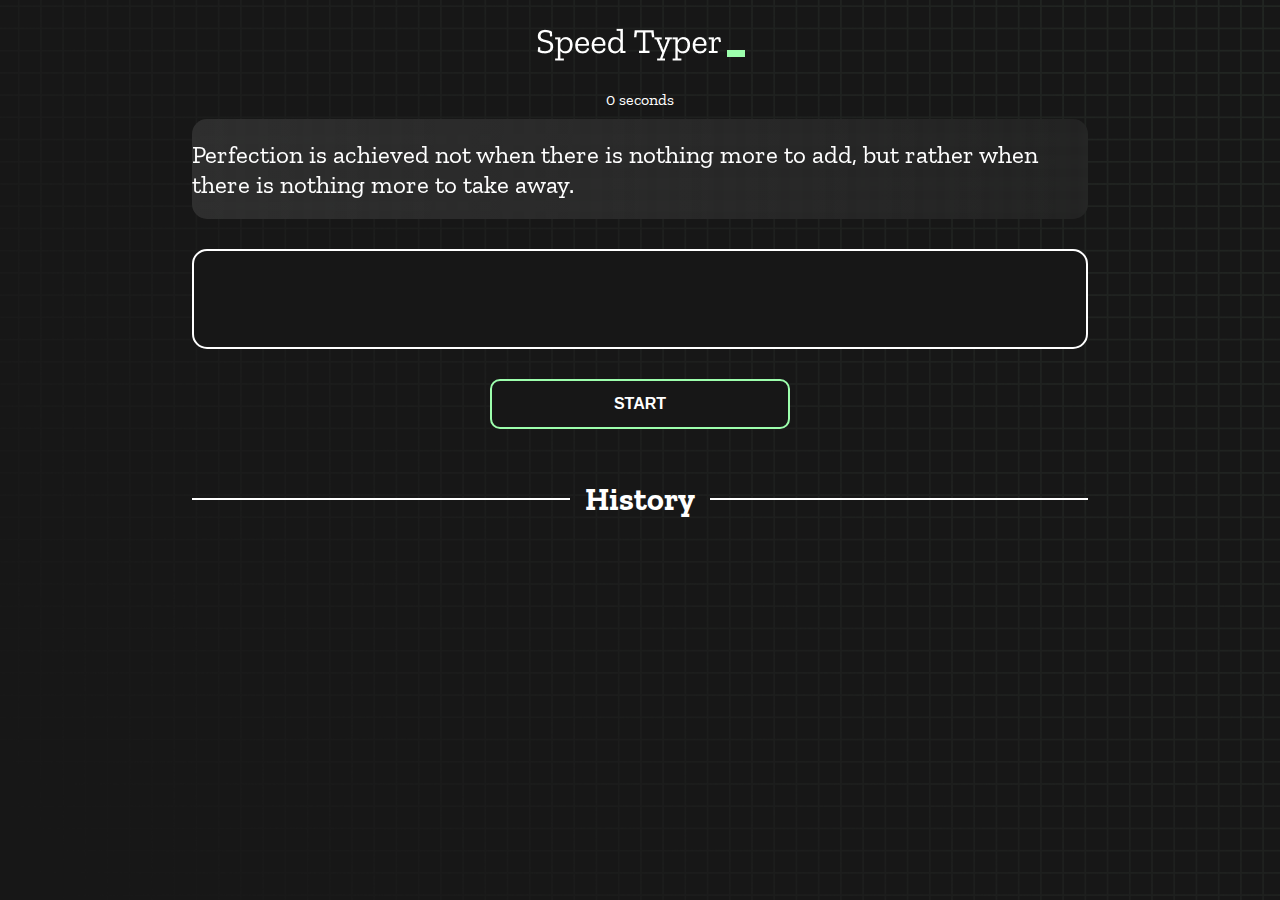
==== index.html @ 05b06bd8 "Initial commit" ====
<!DOCTYPE html>
<html lang="en">
  <head>
    <meta charset="UTF-8" />
    <meta http-equiv="X-UA-Compatible" content="IE=edge" />
    <meta name="viewport" content="width=device-width, initial-scale=1.0" />
    <title>Speed Monster</title>
    <link rel="stylesheet" href="styles.css" />
    <link rel="preconnect" href="https://fonts.googleapis.com" />
    <link rel="preconnect" href="https://fonts.gstatic.com" crossorigin />
    <link
      href="https://fonts.googleapis.com/css2?family=Zilla+Slab:wght@300;400;500&display=swap"
      rel="stylesheet"
    />
  </head>
  <body>
    <h1 class="title"><img src="./logo.png" /></h1>
    <div id="show-time">0 seconds</div>

    <div class="box-container">
      <div id="question"></div>

      <div id="display" class="inactive"></div>

      <div class="buttons">
        <button id="starts">START</button>
      </div>

      <div class="divider-container">
        <div class="line"></div>
        <h1 class="title2">History</h1>
        <div class="line"></div>
      </div>
      <div id="histories"></div>
    </div>

    <div id="countdown"></div>
    <div id="modal-background" class="hidden"></div>
    <div id="result" class="hidden"></div>

    <script src="./history.js"></script>
    <script src="./script.js"></script>
  </body>
</html>
---- styles.css ----
* {
  padding: 0;
  margin: 0;
  box-sizing: border-box;
}

body {
  background-image: url("./bg.png");
  background-size: cover;
  background-position: left top;
  font-family: "Zilla Slab", serif;
}

.box-container {
  width: 70%;
  margin: 0 auto;
}

#question {
  height: 100px;
  display: flex;
  align-items: center;
  justify-content: center;
  color: white;
  font-size: 25px;
  border-radius: 15px;
  background: rgb(255, 255, 255);
  background: linear-gradient(
    92.49deg,
    rgba(255, 255, 255, 0.1) 0.18%,
    rgba(255, 255, 255, 0.05) 99.85%
  );
  backdrop-filter: blur(5px);
  margin-bottom: 30px;
}

#display {
  height: 100px;
  display: flex;
  flex-wrap: wrap;
  align-items: center;
  padding-left: 5rem;
  color: white;
  font-size: 32px;
  background-color: #171717;
  border: 2px solid #9dffad;
  border-radius: 15px;
}

#countdown {
  position: fixed;
  height: 100vh;
  width: 100vw;
  background-color: rgba(0, 0, 0, 0.8);
  top: 0;
  left: 0;
  display: flex;
  align-items: center;
  justify-content: center;
  font-size: 3rem;
  color: white;
  display: none;
}
#result {
  position: fixed;
  top: 10%; 
  left: 10%;
  transform: translate(-50%, -50%);
  height: 250px;
  width: 400px;
  background-color: #171717;
  border-radius: 15px;
  border: 2px solid #9dffad;
  color: white;
  text-align: center;
  padding: 2rem;
}
#show-time{
  text-align: center;
  color: white;
  margin: 10px 0;
}

.green {
  color: #9dffad;
}
.red {
  color: #eb6565;
}
.bold {
  font-weight: 700;
}
.inactive {
  border: 2px solid white !important;
}
.hidden {
  display: none;
}
.title {
  text-align: center;
  color: white;
  margin: 20px 0;
}

.divider-container {
  height: 80px;
  display: flex;
  justify-content: center;
  align-items: center;
  gap: 15px;
  margin: 0 auto;
}

.line {
  height: 2px;
  background: white;
  width: 100%;
}

.title2 {
  color: white;
  display: block;
}

.buttons {
  display: flex;
  justify-content: center;
  margin: 30px 0;
}
button {
  padding: 10px 20px;
  border: none;
  font-size: 16px;
  font-weight: bold;
  width: 300px;
  height: 50px;
  color: white;
  background-color: #171717;
  border-radius: 10px;
  border: 2px solid #9dffad;
  cursor: pointer;
}

#histories {
  display: flex;
  flex-wrap: wrap;
  justify-content: space-around;
}

.card {
  width: 100%;
  height: 100%;
  padding: 50px;
  display: flex;
  justify-content: space-between;
  align-items: center;
  padding: 20px 30px;
  color: white;
  border-radius: 15px;
  background: rgb(255, 255, 255);
  background: linear-gradient(
    92.49deg,
    rgba(255, 255, 255, 0.1) 0.18%,
    rgba(255, 255, 255, 0.05) 99.85%
  );
  backdrop-filter: blur(5px);
  margin-bottom: 30px;
}

#modal-background {
  background: rgb(255, 255, 255);
  background: linear-gradient(
    92.49deg,
    rgba(255, 255, 255, 0.1) 0.18%,
    rgba(255, 255, 255, 0.05) 99.85%
  );
  backdrop-filter: blur(5px);
  height: 100vh;
  width: 100%;
  position: fixed;
  top: 0;
}

@media only screen and (max-width: 700px) {
  .box-container {
    padding: 0 20px;
    width: 100%;
  }
  .card {
    flex-direction: column;
  }
}
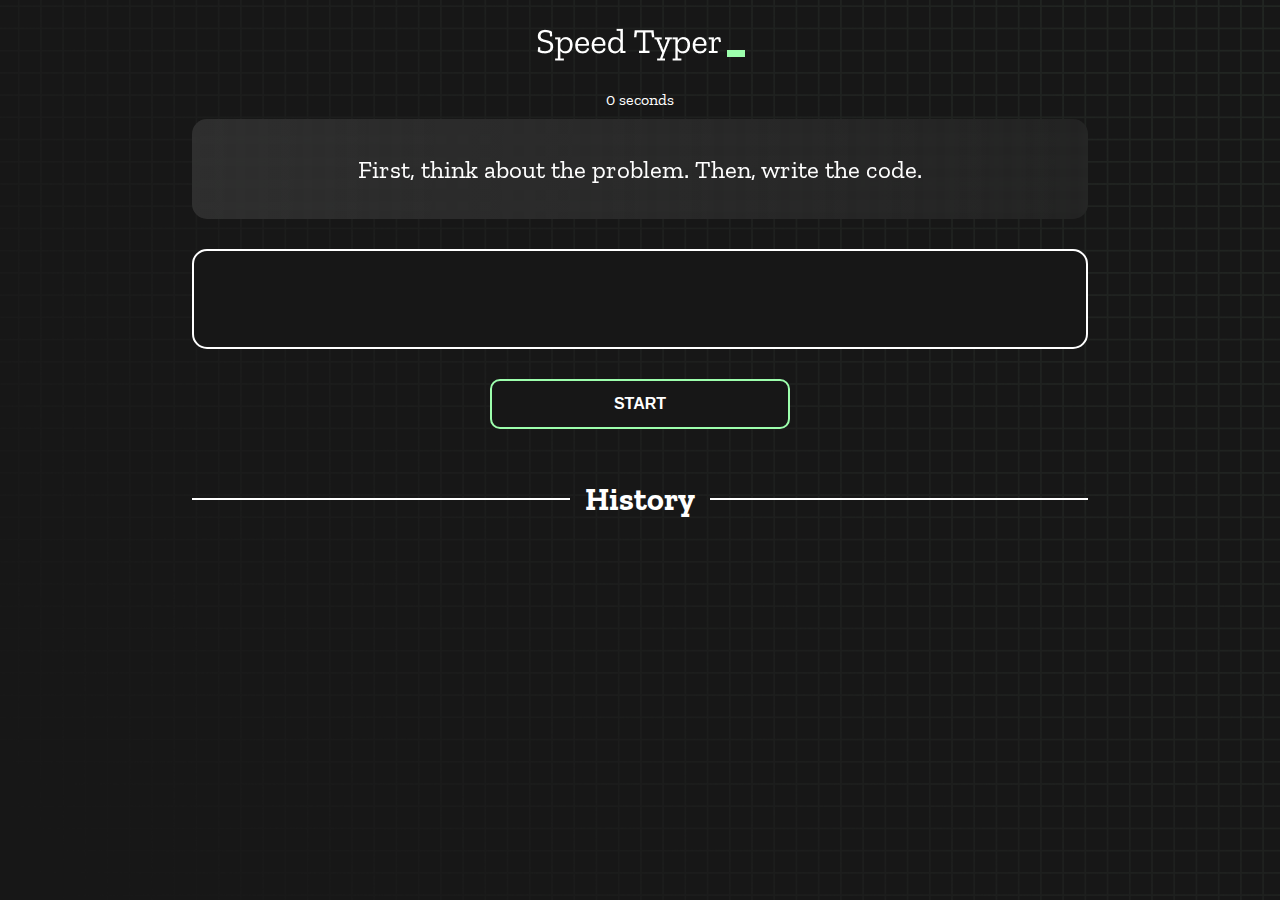
==== commit 335342c9: "title updated" ====
--- a/index.html
+++ b/index.html
@@ -4,7 +4,7 @@
     <meta charset="UTF-8" />
     <meta http-equiv="X-UA-Compatible" content="IE=edge" />
     <meta name="viewport" content="width=device-width, initial-scale=1.0" />
-    <title>Speed Monster</title>
+    <title>Type-Speed Monster</title>
     <link rel="stylesheet" href="styles.css" />
     <link rel="preconnect" href="https://fonts.googleapis.com" />
     <link rel="preconnect" href="https://fonts.gstatic.com" crossorigin />
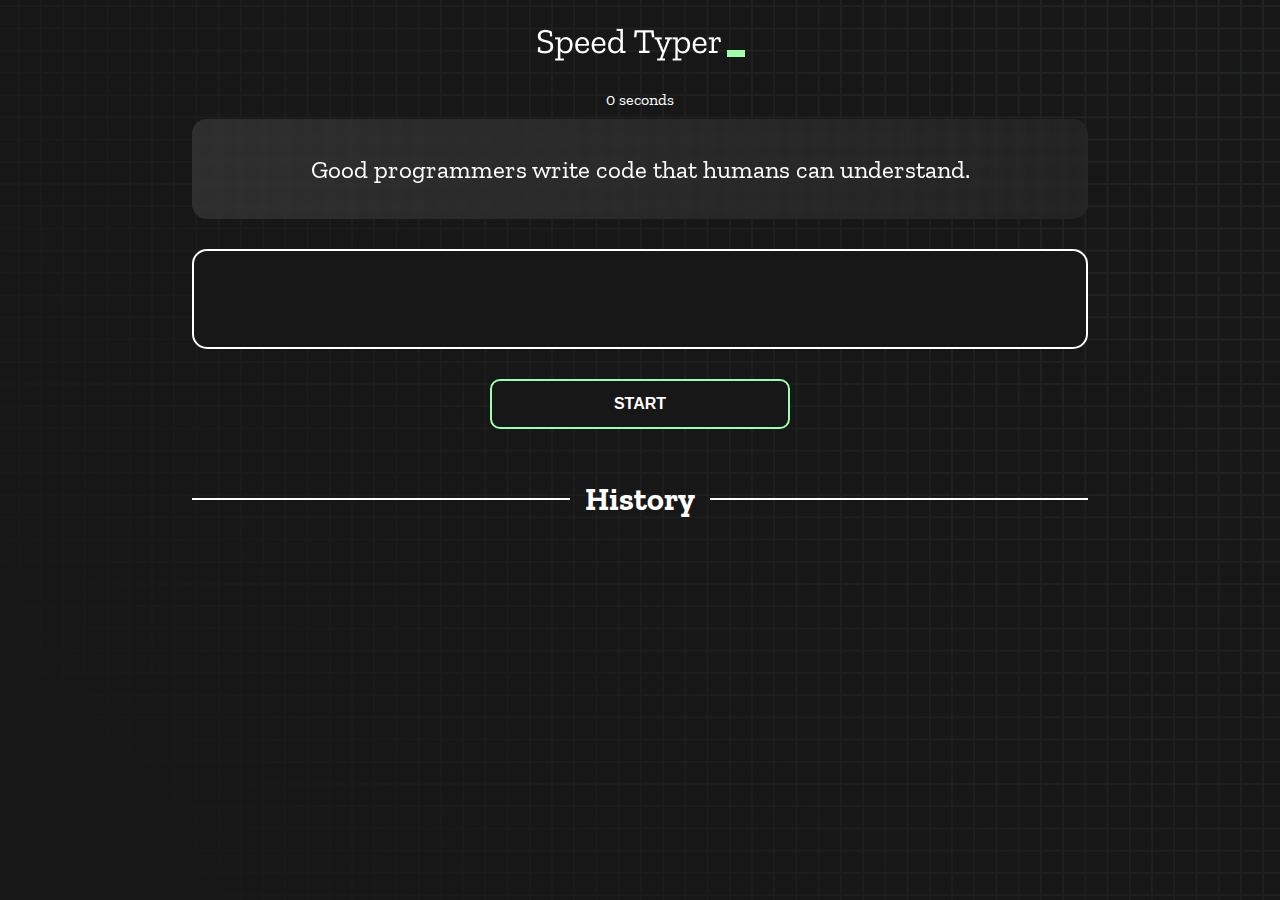
==== commit 6a55d654: "countdown done" ====
--- a/index.html
+++ b/index.html
@@ -20,7 +20,8 @@
     <div class="box-container">
       <div id="question"></div>
 
-      <div id="display" class="inactive"></div>
+      <div id="display" class="inactive">
+      </div>
 
       <div class="buttons">
         <button id="starts">START</button>
--- a/styles.css
+++ b/styles.css
@@ -179,6 +179,7 @@
   width: 100%;
   position: fixed;
   top: 0;
+  text-align: center;
 }
 
 @media only screen and (max-width: 700px) {
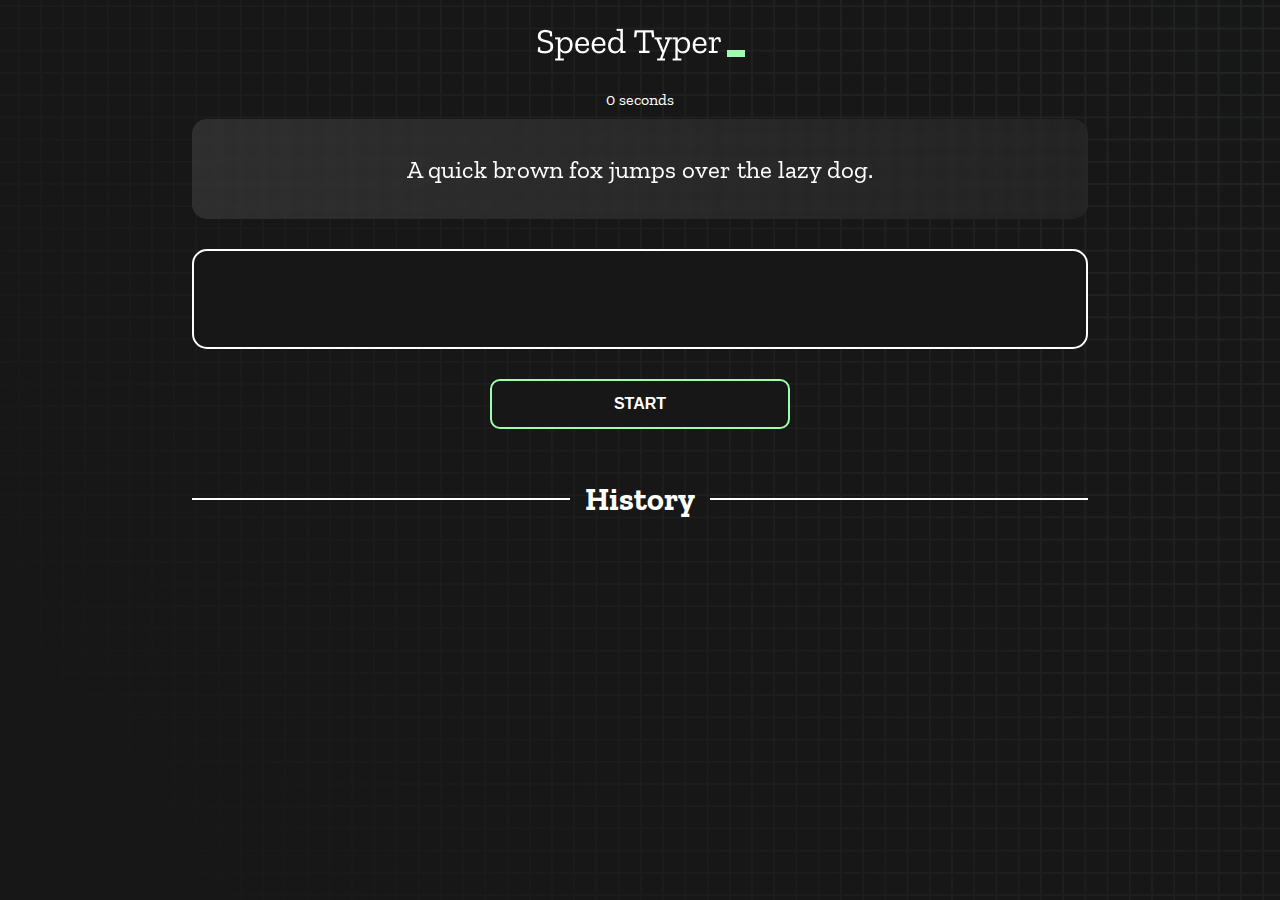
==== commit dc2f3071: "responsive design" ====
--- a/index.html
+++ b/index.html
@@ -4,7 +4,9 @@
     <meta charset="UTF-8" />
     <meta http-equiv="X-UA-Compatible" content="IE=edge" />
     <meta name="viewport" content="width=device-width, initial-scale=1.0" />
-    <title>Type-Speed Monster</title>
+    <!-- website title  -->
+    <title>Typing-Speed Monster</title>
+    <!-- vanila css link  -->
     <link rel="stylesheet" href="styles.css" />
     <link rel="preconnect" href="https://fonts.googleapis.com" />
     <link rel="preconnect" href="https://fonts.gstatic.com" crossorigin />
@@ -14,15 +16,18 @@
     />
   </head>
   <body>
+    <!-- titile pic section  -->
     <h1 class="title"><img src="./logo.png" /></h1>
+    <!-- timer count section  -->
     <div id="show-time">0 seconds</div>
 
+    <!-- question section all main body -->
     <div class="box-container">
       <div id="question"></div>
 
       <div id="display" class="inactive">
       </div>
-
+      <!-- start button  -->
       <div class="buttons">
         <button id="starts">START</button>
       </div>
@@ -32,6 +37,7 @@
         <h1 class="title2">History</h1>
         <div class="line"></div>
       </div>
+      <!-- typing history  -->
       <div id="histories"></div>
     </div>
 
--- a/styles.css
+++ b/styles.css
@@ -63,8 +63,8 @@
 }
 #result {
   position: fixed;
-  top: 10%; 
-  left: 10%;
+  top: 20%; 
+  left: 50%;
   transform: translate(-50%, -50%);
   height: 250px;
   width: 400px;
@@ -74,6 +74,7 @@
   color: white;
   text-align: center;
   padding: 2rem;
+  margin: auto;
 }
 #show-time{
   text-align: center;
@@ -179,9 +180,9 @@
   width: 100%;
   position: fixed;
   top: 0;
-  text-align: center;
-}
-
+  /* text-align: center; */
+}
+/* responsive desingn for mobile */
 @media only screen and (max-width: 700px) {
   .box-container {
     padding: 0 20px;
@@ -191,3 +192,31 @@
     flex-direction: column;
   }
 }
+/* responsive design for large device */
+@media only screen and (min-width:900px) and (max-width: 1200px) {
+  #histories {
+    display: grid;
+    grid-template-columns: repeat(3,1fr);
+    gap: 20px;
+  }
+  .card {
+    width: 100%;
+    height: 100%;
+    padding: 50px;
+    display: block;
+    padding: 20px 30px;
+    color: white;
+    border-radius: 15px;
+    background: rgb(255, 255, 255);
+    background: linear-gradient(
+      92.49deg,
+      rgba(255, 255, 255, 0.1) 0.18%,
+      rgba(255, 255, 255, 0.05) 99.85%
+    );
+    backdrop-filter: blur(5px);
+    margin-bottom: 30px;
+  }
+  .card h3 {
+    margin: 5px 0px 5px 0px;
+  }
+}
